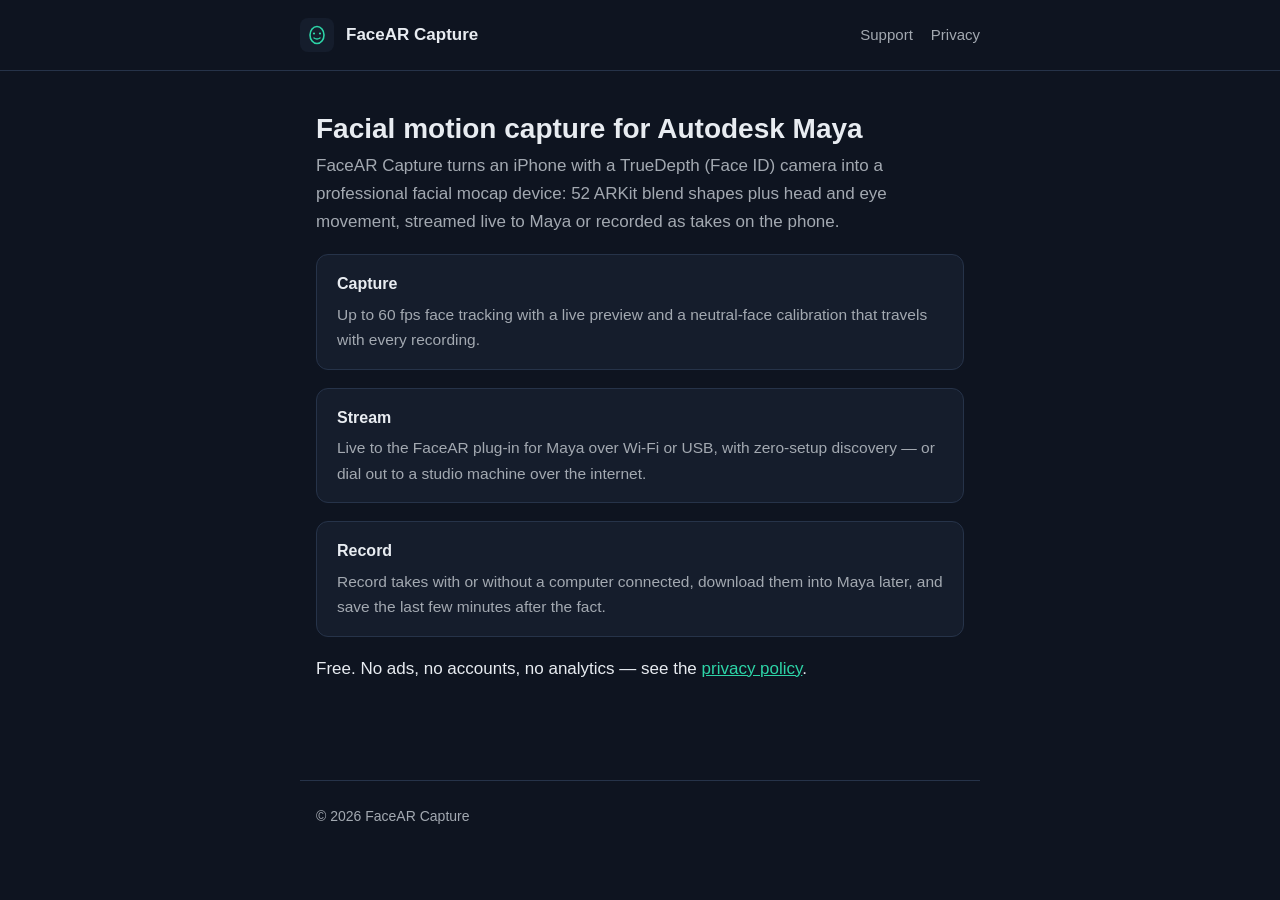
==== index.html @ 510ce211 "FaceAR Capture site: index, support, privacy Co-Authored-By: Claude Fable 5 <noreply@anthropic.com>" ====
<!doctype html>
<html lang="en">
<head>
<meta charset="utf-8">
<meta name="viewport" content="width=device-width, initial-scale=1">
<title>FaceAR Capture</title>
<link rel="stylesheet" href="style.css">
</head>
<body>
<header class="site">
  <div class="inner">
    <span class="mark"><svg width="20" height="20" viewBox="0 0 20 20"><ellipse cx="10" cy="10" rx="7" ry="8.5" fill="none" stroke="#2dd4a7" stroke-width="1.6"/><circle cx="7" cy="8.5" r="1.1" fill="#2dd4a7"/><circle cx="13" cy="8.5" r="1.1" fill="#2dd4a7"/><path d="M7 13 Q10 15 13 13" fill="none" stroke="#2dd4a7" stroke-width="1.4" stroke-linecap="round"/></svg></span>
    <a href="index.html">FaceAR Capture</a>
    <nav><a href="support.html">Support</a><a href="privacy.html">Privacy</a></nav>
  </div>
</header>
<main>
<h1>Facial motion capture for Autodesk Maya</h1>
<p class="lead">FaceAR Capture turns an iPhone with a TrueDepth (Face&nbsp;ID)
camera into a professional facial mocap device: 52 ARKit blend shapes plus
head and eye movement, streamed live to Maya or recorded as takes on the
phone.</p>

<div class="card">
  <h3>Capture</h3>
  <p>Up to 60 fps face tracking with a live preview and a neutral-face
  calibration that travels with every recording.</p>
</div>
<div class="card">
  <h3>Stream</h3>
  <p>Live to the FaceAR plug-in for Maya over Wi-Fi or USB, with zero-setup
  discovery — or dial out to a studio machine over the internet.</p>
</div>
<div class="card">
  <h3>Record</h3>
  <p>Record takes with or without a computer connected, download them into
  Maya later, and save the last few minutes after the fact.</p>
</div>

<p>Free. No ads, no accounts, no analytics — see the
<a href="privacy.html">privacy policy</a>.</p>
</main>
<footer>© 2026 FaceAR Capture</footer>
</body>
</html>
---- style.css ----
:root {
  --bg: #0e1420;
  --panel: #151d2c;
  --text: #e8ecf1;
  --dim: #a3a9b1;
  --accent: #2dd4a7;
  --rule: #263349;
}
* { box-sizing: border-box; }
body {
  margin: 0;
  background: var(--bg);
  color: var(--text);
  font: 17px/1.65 -apple-system, BlinkMacSystemFont, "Segoe UI", Roboto, Helvetica, Arial, sans-serif;
}
main {
  max-width: 680px;
  margin: 0 auto;
  padding: 40px 16px 80px;
}
header.site {
  border-bottom: 1px solid var(--rule);
  padding: 18px 16px;
}
header.site .inner {
  max-width: 680px;
  margin: 0 auto;
  display: flex;
  align-items: center;
  gap: 12px;
}
header.site .mark {
  width: 34px; height: 34px; border-radius: 8px;
  background: var(--panel);
  display: inline-flex; align-items: center; justify-content: center;
}
header.site a { color: var(--text); text-decoration: none; font-weight: 600; }
header.site nav { margin-left: auto; display: flex; gap: 18px; }
header.site nav a { color: var(--dim); font-weight: 500; font-size: 15px; }
header.site nav a:hover { color: var(--accent); }
h1 { font-size: 28px; line-height: 1.25; margin: 0 0 6px; }
h2 { font-size: 19px; margin: 36px 0 10px; color: var(--accent); }
p.lead { color: var(--dim); margin-top: 0; }
a { color: var(--accent); }
ul { padding-left: 22px; }
li { margin: 6px 0; }
.card {
  background: var(--panel);
  border: 1px solid var(--rule);
  border-radius: 12px;
  padding: 16px 20px;
  margin: 18px 0;
}
.card h3 { margin: 0 0 4px; font-size: 16px; }
.card p { margin: 0; color: var(--dim); font-size: 15.5px; }
footer {
  max-width: 680px; margin: 0 auto; padding: 24px 16px 48px;
  color: var(--dim); font-size: 14px; border-top: 1px solid var(--rule);
}
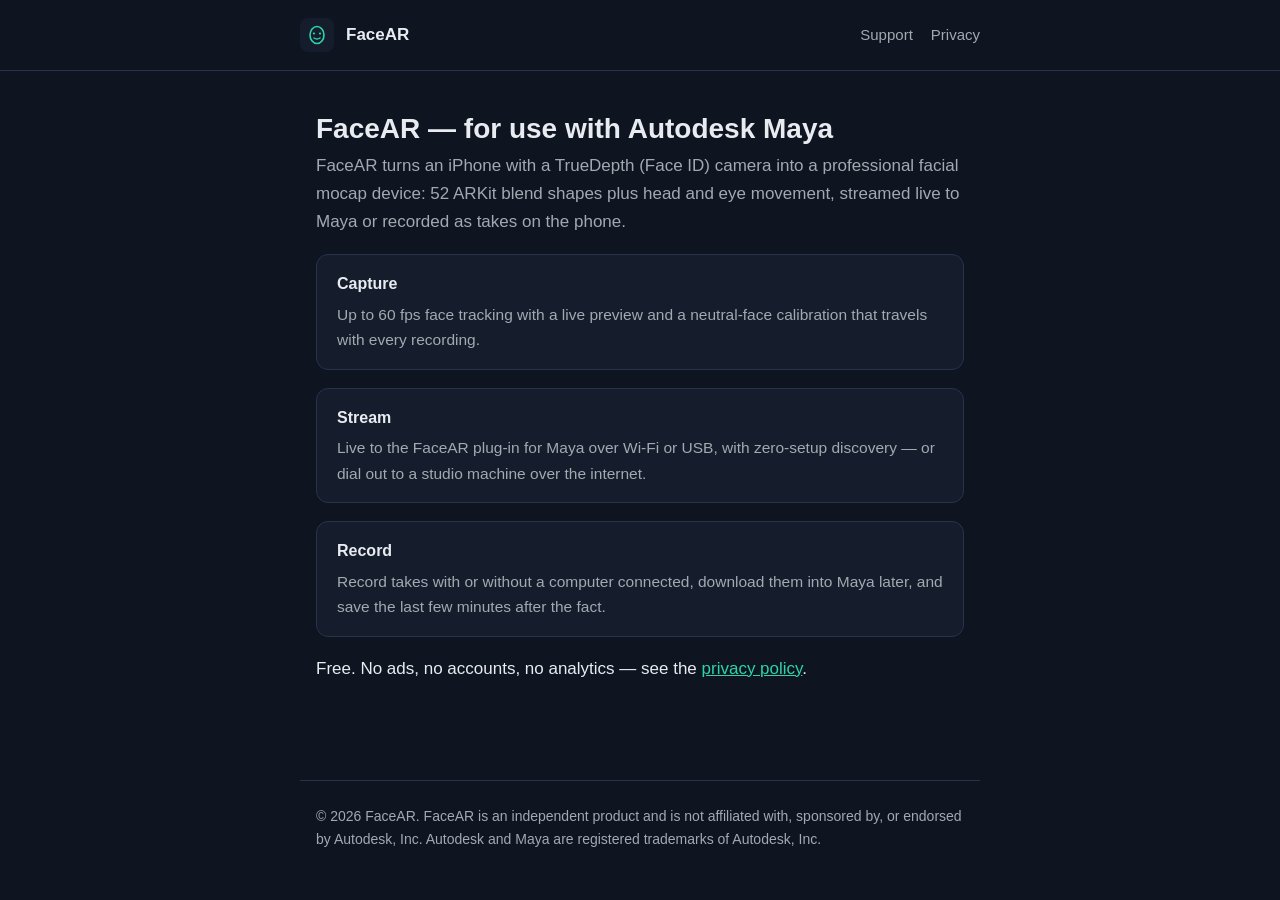
==== commit f87c280b: "Rename to FaceAR; Autodesk trademark and non-affiliation notice Co-Authored-By: Claude Fable 5 <nore" ====
--- a/index.html
+++ b/index.html
@@ -3,20 +3,20 @@
 <head>
 <meta charset="utf-8">
 <meta name="viewport" content="width=device-width, initial-scale=1">
-<title>FaceAR Capture</title>
+<title>FaceAR</title>
 <link rel="stylesheet" href="style.css">
 </head>
 <body>
 <header class="site">
   <div class="inner">
     <span class="mark"><svg width="20" height="20" viewBox="0 0 20 20"><ellipse cx="10" cy="10" rx="7" ry="8.5" fill="none" stroke="#2dd4a7" stroke-width="1.6"/><circle cx="7" cy="8.5" r="1.1" fill="#2dd4a7"/><circle cx="13" cy="8.5" r="1.1" fill="#2dd4a7"/><path d="M7 13 Q10 15 13 13" fill="none" stroke="#2dd4a7" stroke-width="1.4" stroke-linecap="round"/></svg></span>
-    <a href="index.html">FaceAR Capture</a>
+    <a href="index.html">FaceAR</a>
     <nav><a href="support.html">Support</a><a href="privacy.html">Privacy</a></nav>
   </div>
 </header>
 <main>
-<h1>Facial motion capture for Autodesk Maya</h1>
-<p class="lead">FaceAR Capture turns an iPhone with a TrueDepth (Face&nbsp;ID)
+<h1>FaceAR — for use with Autodesk Maya</h1>
+<p class="lead">FaceAR turns an iPhone with a TrueDepth (Face&nbsp;ID)
 camera into a professional facial mocap device: 52 ARKit blend shapes plus
 head and eye movement, streamed live to Maya or recorded as takes on the
 phone.</p>
@@ -40,6 +40,6 @@
 <p>Free. No ads, no accounts, no analytics — see the
 <a href="privacy.html">privacy policy</a>.</p>
 </main>
-<footer>© 2026 FaceAR Capture</footer>
+<footer>© 2026 FaceAR. FaceAR is an independent product and is not affiliated with, sponsored by, or endorsed by Autodesk, Inc. Autodesk and Maya are registered trademarks of Autodesk, Inc.</footer>
 </body>
 </html>
